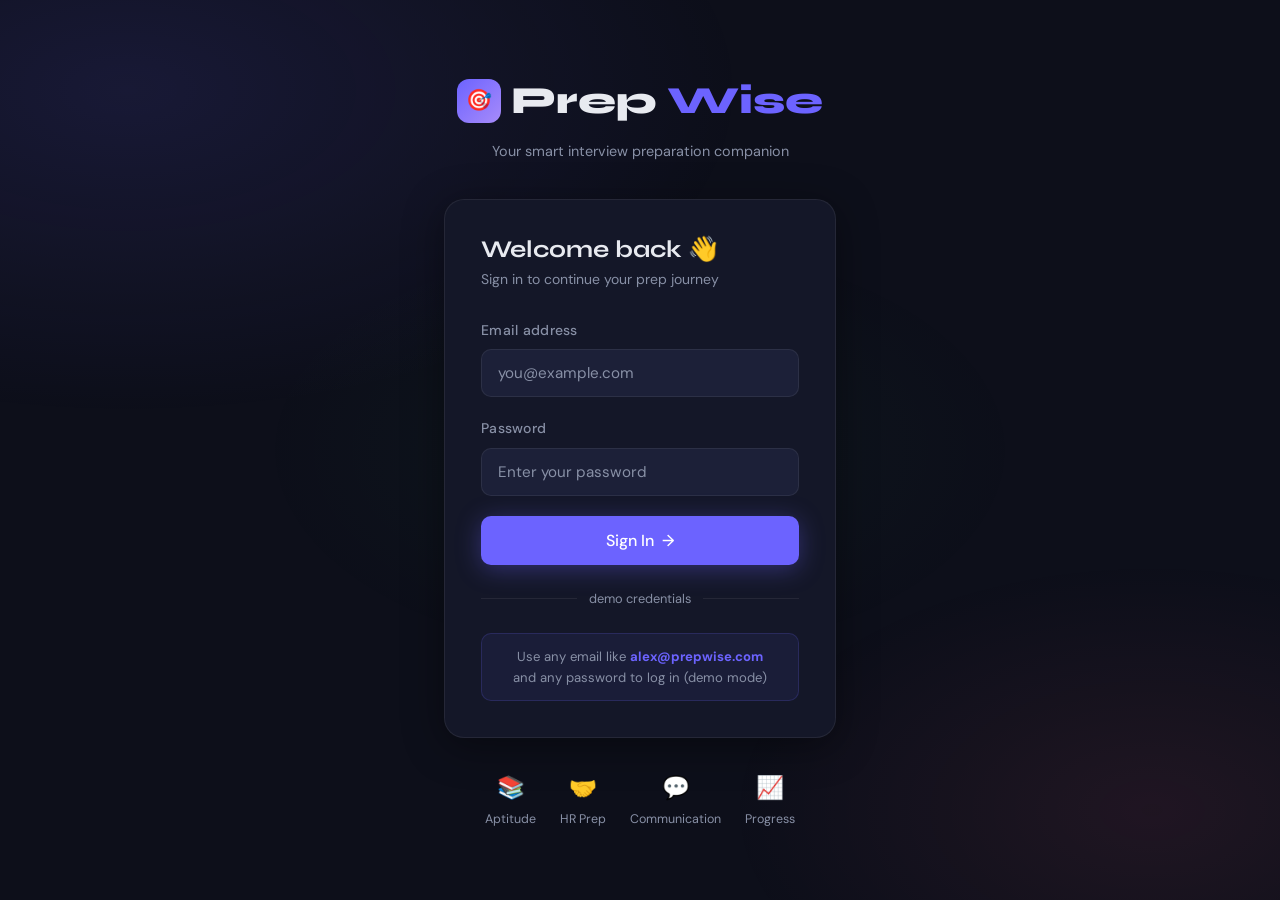
==== index.html @ 0de13763 "First Commit" ====
<!DOCTYPE html>
<html lang="en">
<head>
  <meta charset="UTF-8" />
  <meta name="viewport" content="width=device-width, initial-scale=1.0" />
  <title>PrepWise – Dashboard</title>
  <link rel="stylesheet" href="style.css" />
  <style>
    .hero {
      padding: 64px 0 48px;
      position: relative; z-index: 1;
    }
    .hero-greeting { font-size: 0.9rem; color: var(--accent); font-weight: 600; letter-spacing: 0.05em; text-transform: uppercase; margin-bottom: 12px; }
    .hero h1 { font-size: clamp(2rem, 5vw, 3.2rem); margin-bottom: 14px; }
    .hero h1 span { color: var(--accent); }
    .hero p { color: var(--text-muted); max-width: 520px; font-size: 1.05rem; margin-bottom: 32px; }

    /* Progress summary */
    .progress-summary {
      background: var(--surface);
      border: 1px solid var(--border);
      border-radius: var(--radius);
      padding: 24px 28px;
      margin-bottom: 56px;
      display: flex; align-items: center; gap: 24px;
      flex-wrap: wrap;
    }
    .progress-summary .ps-label { flex: 1; min-width: 160px; }
    .progress-summary .ps-label h4 { font-size: 1rem; margin-bottom: 2px; }
    .progress-summary .ps-label p { font-size: 0.82rem; color: var(--text-muted); }
    .progress-summary .progress-wrap { flex: 2; min-width: 200px; }
    .ps-pct { font-family: 'Syne', sans-serif; font-size: 1.8rem; font-weight: 800; color: var(--accent); white-space: nowrap; }

    /* Section cards grid */
    .section-grid {
      display: grid;
      grid-template-columns: repeat(auto-fill, minmax(240px, 1fr));
      gap: 20px;
      margin-bottom: 48px;
    }
    .section-card {
      background: var(--surface);
      border: 1px solid var(--border);
      border-radius: var(--radius);
      padding: 28px 24px;
      cursor: pointer;
      text-decoration: none;
      display: block;
      transition: all var(--transition);
      position: relative;
      overflow: hidden;
    }
    .section-card::after {
      content: '';
      position: absolute;
      inset: 0;
      background: linear-gradient(135deg, transparent 60%, rgba(255,255,255,0.02));
      pointer-events: none;
    }
    .section-card:hover {
      transform: translateY(-5px);
      box-shadow: var(--shadow);
    }
    .sc-icon {
      width: 52px; height: 52px;
      border-radius: 14px;
      display: flex; align-items: center; justify-content: center;
      font-size: 1.5rem;
      margin-bottom: 18px;
    }
    .section-card h3 { font-size: 1.1rem; margin-bottom: 6px; }
    .section-card p { font-size: 0.84rem; color: var(--text-muted); line-height: 1.6; }
    .sc-arrow {
      position: absolute; bottom: 20px; right: 20px;
      font-size: 1.1rem;
      opacity: 0.3;
      transition: all var(--transition);
    }
    .section-card:hover .sc-arrow { opacity: 1; transform: translateX(4px); }

    /* Color variants */
    .c-purple .sc-icon { background: rgba(108,99,255,0.15); }
    .c-purple:hover { border-color: rgba(108,99,255,0.3); }
    .c-pink .sc-icon   { background: rgba(255,101,132,0.12); }
    .c-pink:hover   { border-color: rgba(255,101,132,0.25); }
    .c-green .sc-icon  { background: rgba(67,233,123,0.1); }
    .c-green:hover  { border-color: rgba(67,233,123,0.2); }
    .c-yellow .sc-icon { background: rgba(255,196,57,0.12); }
    .c-yellow:hover { border-color: rgba(255,196,57,0.2); }

    /* Stats row */
    .stats-row {
      display: grid;
      grid-template-columns: repeat(auto-fill, minmax(180px, 1fr));
      gap: 16px;
      margin-bottom: 56px;
    }
    .stat-card {
      background: var(--surface);
      border: 1px solid var(--border);
      border-radius: var(--radius);
      padding: 20px 22px;
    }
    .stat-card .num {
      font-family: 'Syne', sans-serif;
      font-size: 2rem;
      font-weight: 800;
      color: var(--accent);
    }
    .stat-card .lbl { font-size: 0.82rem; color: var(--text-muted); margin-top: 2px; }
  </style>
</head>
<body>
  <nav class="navbar">
    <div class="navbar-inner">
      <div class="logo">🎯 Prep<span>Wise</span></div>
      <div class="nav-links">
        <a href="index.html" class="active">Dashboard</a>
        <a href="aptitude.html">Aptitude</a>
        <a href="hrquestions.html">HR Questions</a>
        <a href="communication.html">Communication</a>
      </div>
      <div class="nav-user">
        <span>Hi, <span id="nav-user-name"></span></span>
        <button class="btn-logout" id="btn-logout">Logout</button>
      </div>
    </div>
  </nav>

  <main class="container">
    <section class="hero animate-up">
      <div class="hero-greeting">✨ Welcome back</div>
      <h1>Hello, <span id="welcome-name">Friend</span>!</h1>
      <p>Your interview prep hub is ready. Pick a section below and keep leveling up. You've got this! 🚀</p>
    </section>

    <!-- Progress Summary -->
    <div class="progress-summary animate-up delay-1">
      <div class="ps-label">
        <h4>Overall Progress</h4>
        <p class="progress-label">Loading…</p>
      </div>
      <div class="progress-wrap" style="flex:2;">
        <div class="progress-bar" style="width:0%"></div>
      </div>
      <div class="ps-pct progress-pct">0%</div>
    </div>

    <!-- Navigation Cards -->
    <h2 class="section-title animate-up delay-1">Explore Sections<span class="accent-dot">.</span></h2>
    <p class="section-subtitle animate-up delay-2">Everything you need to ace your next interview</p>

    <div class="section-grid">
      <a href="aptitude.html" class="section-card c-purple animate-up delay-1">
        <div class="sc-icon">🧠</div>
        <h3>Aptitude Questions</h3>
        <p>Practice MCQs on reasoning, maths, and logical thinking with instant answers.</p>
        <span class="sc-arrow">→</span>
      </a>
      <a href="hrquestions.html" class="section-card c-pink animate-up delay-2">
        <div class="sc-icon">🤝</div>
        <h3>HR Interview Questions</h3>
        <p>Master the most common HR questions with structured sample answers.</p>
        <span class="sc-arrow">→</span>
      </a>
      <a href="communication.html" class="section-card c-green animate-up delay-3">
        <div class="sc-icon">💬</div>
        <h3>Communication Tips</h3>
        <p>Build confidence and clarity with expert communication and body-language tips.</p>
        <span class="sc-arrow">→</span>
      </a>
      <a href="#tracker" class="section-card c-yellow animate-up delay-4" onclick="scrollToTracker(event)">
        <div class="sc-icon">📈</div>
        <h3>Progress Tracker</h3>
        <p>Track which sections you've completed and measure your overall readiness.</p>
        <span class="sc-arrow">↓</span>
      </a>
    </div>

    <!-- Stats -->
    <div class="stats-row animate-up">
      <div class="stat-card"><div class="num">10</div><div class="lbl">Aptitude Questions</div></div>
      <div class="stat-card"><div class="num">10</div><div class="lbl">HR Questions</div></div>
      <div class="stat-card"><div class="num">12</div><div class="lbl">Communication Tips</div></div>
      <div class="stat-card"><div class="num" id="stat-pct">0%</div><div class="lbl">Your Progress</div></div>
    </div>

    <!-- Progress Tracker -->
    <section id="tracker" style="margin-bottom: 80px;">
      <h2 class="section-title">Progress Tracker<span class="accent-dot">.</span></h2>
      <p class="section-subtitle">Mark sections complete as you finish them</p>

      <div class="card" style="margin-bottom:16px;">
        <div style="display:flex; justify-content:space-between; align-items:center; flex-wrap:wrap; gap:16px;">
          <div>
            <h4 style="margin-bottom:4px;">Overall Readiness</h4>
            <p style="font-size:0.85rem; color:var(--text-muted);" class="progress-label">0 / 3 sections completed</p>
          </div>
          <div class="ps-pct progress-pct" style="font-size:2rem;">0%</div>
        </div>
        <div style="margin-top:16px;">
          <div class="progress-wrap"><div class="progress-bar" style="width:0%"></div></div>
        </div>
      </div>

      <div id="tracker-sections" style="display:flex; flex-direction:column; gap:12px;"></div>

      <button class="btn btn-outline" style="margin-top:20px;" onclick="handleReset()">🔄 Reset Progress</button>
    </section>
  </main>

  <div id="toast"></div>
  <script src="script.js"></script>
  <script>
    requireAuth();

    // Set welcome name
    document.getElementById('welcome-name').textContent = getUserName();

    // Render tracker sections
    const SECTION_META = [
      { key: 'aptitude',      label: 'Aptitude Questions',    icon: '🧠', href: 'aptitude.html' },
      { key: 'hr',            label: 'HR Interview Questions', icon: '🤝', href: 'hrquestions.html' },
      { key: 'communication', label: 'Communication Tips',     icon: '💬', href: 'communication.html' },
    ];

    function renderTracker() {
      const p = getProgress();
      const pct = getProgressPct();
      document.getElementById('stat-pct').textContent = pct + '%';

      const wrap = document.getElementById('tracker-sections');
      wrap.innerHTML = SECTION_META.map(s => `
        <div class="card" style="display:flex; align-items:center; justify-content:space-between; flex-wrap:wrap; gap:12px; padding:18px 24px;">
          <div style="display:flex; align-items:center; gap:14px;">
            <div style="font-size:1.5rem;">${s.icon}</div>
            <div>
              <div style="font-weight:500;">${s.label}</div>
              <div style="font-size:0.8rem; color:var(--text-muted);">
                ${p[s.key] ? '✅ Completed' : '⭕ Not visited yet'}
              </div>
            </div>
          </div>
          <div style="display:flex; gap:10px; align-items:center;">
            ${p[s.key]
              ? `<span class="badge badge-green">Done</span>`
              : `<a href="${s.href}" class="btn btn-outline btn-sm">Go to Section</a>
                 <button class="btn btn-sm" style="background:rgba(67,233,123,0.12);color:#43e97b;border:1px solid rgba(67,233,123,0.2);" onclick="completeSection('${s.key}')">Mark Complete</button>`
            }
          </div>
        </div>
      `).join('');
    }

    function completeSection(key) {
      markSection(key);
      renderProgressBars();
      renderTracker();
      showToast(`"${SECTION_META.find(s=>s.key===key).label}" marked as complete! 🎉`);
    }

    function handleReset() {
      resetProgress();
      renderProgressBars();
      renderTracker();
      showToast('Progress has been reset.');
    }

    function scrollToTracker(e) {
      e.preventDefault();
      document.getElementById('tracker').scrollIntoView({ behavior: 'smooth' });
    }

    renderTracker();
  </script>
</body>
</html>
---- style.css ----
@import url('https://fonts.googleapis.com/css2?family=Syne:wght@400;600;700;800&family=DM+Sans:ital,opsz,wght@0,9..40,300;0,9..40,400;0,9..40,500;1,9..40,300&display=swap');

/* ── CSS Variables ── */
:root {
  --bg: #0d0f1a;
  --surface: #141728;
  --surface2: #1c2038;
  --border: rgba(255,255,255,0.07);
  --accent: #6c63ff;
  --accent2: #ff6584;
  --accent3: #43e97b;
  --text: #e8eaf0;
  --text-muted: #8890a6;
  --radius: 16px;
  --radius-sm: 10px;
  --shadow: 0 8px 40px rgba(0,0,0,0.4);
  --transition: 0.28s cubic-bezier(0.4, 0, 0.2, 1);
}

/* ── Reset ── */
*, *::before, *::after { box-sizing: border-box; margin: 0; padding: 0; }
html { scroll-behavior: smooth; }
body {
  font-family: 'DM Sans', sans-serif;
  background: var(--bg);
  color: var(--text);
  min-height: 100vh;
  line-height: 1.6;
  overflow-x: hidden;
}

/* ── Background mesh ── */
body::before {
  content: '';
  position: fixed;
  inset: 0;
  background:
    radial-gradient(ellipse 80% 60% at 10% 10%, rgba(108,99,255,0.12) 0%, transparent 60%),
    radial-gradient(ellipse 60% 50% at 90% 90%, rgba(255,101,132,0.08) 0%, transparent 55%),
    radial-gradient(ellipse 50% 40% at 50% 50%, rgba(67,233,123,0.04) 0%, transparent 60%);
  pointer-events: none;
  z-index: 0;
}

/* ── Typography ── */
h1, h2, h3, h4 { font-family: 'Syne', sans-serif; font-weight: 700; line-height: 1.2; }
a { color: var(--accent); text-decoration: none; }

/* ── Layout Utilities ── */
.container { max-width: 1100px; margin: 0 auto; padding: 0 24px; position: relative; z-index: 1; }
.flex { display: flex; }
.grid { display: grid; }

/* ── Navbar ── */
.navbar {
  position: sticky;
  top: 0;
  z-index: 100;
  backdrop-filter: blur(20px);
  background: rgba(13, 15, 26, 0.85);
  border-bottom: 1px solid var(--border);
  padding: 0 24px;
}
.navbar-inner {
  max-width: 1100px;
  margin: 0 auto;
  display: flex;
  align-items: center;
  justify-content: space-between;
  height: 64px;
}
.logo {
  font-family: 'Syne', sans-serif;
  font-size: 1.4rem;
  font-weight: 800;
  color: var(--text);
  display: flex;
  align-items: center;
  gap: 8px;
}
.logo span { color: var(--accent); }
.nav-links { display: flex; gap: 6px; align-items: center; }
.nav-links a {
  color: var(--text-muted);
  font-size: 0.875rem;
  font-weight: 500;
  padding: 7px 14px;
  border-radius: 8px;
  transition: all var(--transition);
}
.nav-links a:hover, .nav-links a.active {
  color: var(--text);
  background: var(--surface2);
}
.nav-user {
  display: flex;
  align-items: center;
  gap: 12px;
}
.nav-user span {
  font-size: 0.85rem;
  color: var(--text-muted);
}
.btn-logout {
  padding: 6px 16px;
  background: transparent;
  border: 1px solid var(--border);
  border-radius: 8px;
  color: var(--text-muted);
  font-size: 0.8rem;
  cursor: pointer;
  transition: all var(--transition);
}
.btn-logout:hover { background: var(--surface2); color: var(--text); }

/* ── Buttons ── */
.btn {
  display: inline-flex;
  align-items: center;
  gap: 8px;
  padding: 12px 28px;
  border-radius: var(--radius-sm);
  font-family: 'DM Sans', sans-serif;
  font-size: 0.95rem;
  font-weight: 500;
  cursor: pointer;
  border: none;
  transition: all var(--transition);
  position: relative;
  overflow: hidden;
}
.btn-primary {
  background: var(--accent);
  color: #fff;
  box-shadow: 0 4px 24px rgba(108,99,255,0.35);
}
.btn-primary:hover {
  background: #7b74ff;
  transform: translateY(-2px);
  box-shadow: 0 8px 32px rgba(108,99,255,0.5);
}
.btn-outline {
  background: transparent;
  border: 1px solid var(--border);
  color: var(--text);
}
.btn-outline:hover { background: var(--surface2); border-color: rgba(255,255,255,0.15); }
.btn-sm { padding: 8px 18px; font-size: 0.85rem; }
.btn-success {
  background: linear-gradient(135deg, #43e97b, #38f9d7);
  color: #0a1a12;
  font-weight: 600;
}
.btn-success:hover { transform: translateY(-2px); box-shadow: 0 8px 24px rgba(67,233,123,0.35); }

/* ── Cards ── */
.card {
  background: var(--surface);
  border: 1px solid var(--border);
  border-radius: var(--radius);
  padding: 28px;
  transition: all var(--transition);
}
.card:hover {
  border-color: rgba(108,99,255,0.25);
  transform: translateY(-3px);
  box-shadow: var(--shadow);
}

/* ── Section Titles ── */
.section-title {
  font-size: clamp(1.6rem, 4vw, 2.2rem);
  margin-bottom: 8px;
}
.section-subtitle {
  color: var(--text-muted);
  margin-bottom: 40px;
  font-size: 1rem;
}
.accent-dot { color: var(--accent); }

/* ── Pill/Badge ── */
.badge {
  display: inline-block;
  padding: 4px 12px;
  border-radius: 100px;
  font-size: 0.75rem;
  font-weight: 600;
  letter-spacing: 0.04em;
  text-transform: uppercase;
}
.badge-purple { background: rgba(108,99,255,0.15); color: var(--accent); border: 1px solid rgba(108,99,255,0.2); }
.badge-green  { background: rgba(67,233,123,0.12); color: #43e97b; border: 1px solid rgba(67,233,123,0.2); }
.badge-pink   { background: rgba(255,101,132,0.12); color: var(--accent2); border: 1px solid rgba(255,101,132,0.2); }

/* ── Progress Bar ── */
.progress-wrap {
  background: var(--surface2);
  border-radius: 100px;
  height: 8px;
  overflow: hidden;
}
.progress-bar {
  height: 100%;
  border-radius: 100px;
  background: linear-gradient(90deg, var(--accent), #a78bfa);
  transition: width 0.6s cubic-bezier(0.4, 0, 0.2, 1);
}

/* ── Toast ── */
#toast {
  position: fixed;
  bottom: 30px;
  right: 30px;
  background: var(--surface2);
  border: 1px solid var(--border);
  border-left: 3px solid var(--accent3);
  color: var(--text);
  padding: 14px 22px;
  border-radius: var(--radius-sm);
  font-size: 0.875rem;
  z-index: 9999;
  opacity: 0;
  transform: translateY(12px);
  transition: all 0.3s ease;
  pointer-events: none;
}
#toast.show { opacity: 1; transform: translateY(0); }

/* ── Page Hero ── */
.page-hero {
  padding: 60px 0 40px;
  position: relative;
  z-index: 1;
}
.page-hero h1 { font-size: clamp(2rem, 5vw, 3rem); margin-bottom: 12px; }
.page-hero p  { color: var(--text-muted); font-size: 1.05rem; max-width: 540px; }

/* ── Form styles (login) ── */
.form-group { margin-bottom: 20px; }
.form-group label {
  display: block;
  margin-bottom: 8px;
  font-size: 0.875rem;
  font-weight: 500;
  color: var(--text-muted);
  letter-spacing: 0.02em;
}
.form-group input {
  width: 100%;
  padding: 13px 16px;
  background: var(--surface2);
  border: 1px solid var(--border);
  border-radius: var(--radius-sm);
  color: var(--text);
  font-family: 'DM Sans', sans-serif;
  font-size: 0.95rem;
  outline: none;
  transition: border-color var(--transition);
}
.form-group input:focus { border-color: var(--accent); box-shadow: 0 0 0 3px rgba(108,99,255,0.12); }
.form-group input::placeholder { color: var(--text-muted); }
.error-msg { color: var(--accent2); font-size: 0.8rem; margin-top: 6px; display: none; }

/* ── Answer reveal ── */
.answer-box {
  display: none;
  margin-top: 12px;
  padding: 14px 18px;
  background: rgba(67,233,123,0.06);
  border: 1px solid rgba(67,233,123,0.18);
  border-radius: var(--radius-sm);
  color: var(--text);
  font-size: 0.9rem;
  line-height: 1.6;
}
.answer-box.visible { display: block; animation: fadeIn 0.3s ease; }

/* ── Option buttons (MCQ) ── */
.options { display: flex; flex-direction: column; gap: 8px; margin: 14px 0; }
.option-btn {
  padding: 10px 16px;
  background: var(--surface2);
  border: 1px solid var(--border);
  border-radius: var(--radius-sm);
  color: var(--text);
  font-size: 0.9rem;
  cursor: pointer;
  text-align: left;
  transition: all var(--transition);
}
.option-btn:hover { border-color: rgba(108,99,255,0.4); background: rgba(108,99,255,0.08); }
.option-btn.correct { border-color: var(--accent3); background: rgba(67,233,123,0.1); color: #43e97b; }
.option-btn.wrong   { border-color: var(--accent2); background: rgba(255,101,132,0.1); color: var(--accent2); }

/* ── Tip cards ── */
.tip-card {
  background: var(--surface);
  border: 1px solid var(--border);
  border-radius: var(--radius);
  padding: 22px 24px;
  display: flex;
  gap: 16px;
  align-items: flex-start;
  transition: all var(--transition);
}
.tip-card:hover { border-color: rgba(108,99,255,0.2); transform: translateX(4px); }
.tip-icon {
  width: 42px; height: 42px;
  border-radius: 10px;
  display: flex; align-items: center; justify-content: center;
  font-size: 1.2rem;
  flex-shrink: 0;
}

/* ── HR accordion ── */
.hr-item {
  background: var(--surface);
  border: 1px solid var(--border);
  border-radius: var(--radius);
  margin-bottom: 12px;
  overflow: hidden;
  transition: all var(--transition);
}
.hr-item:hover { border-color: rgba(108,99,255,0.2); }
.hr-question {
  padding: 20px 24px;
  display: flex;
  justify-content: space-between;
  align-items: center;
  cursor: pointer;
  font-weight: 500;
  font-size: 1rem;
  gap: 16px;
}
.hr-question .chevron {
  font-size: 0.8rem;
  color: var(--text-muted);
  transition: transform var(--transition);
  flex-shrink: 0;
}
.hr-item.open .chevron { transform: rotate(180deg); }
.hr-answer {
  max-height: 0;
  overflow: hidden;
  transition: max-height 0.4s cubic-bezier(0.4, 0, 0.2, 1);
}
.hr-item.open .hr-answer { max-height: 500px; }
.hr-answer-inner {
  padding: 0 24px 20px;
  color: var(--text-muted);
  font-size: 0.93rem;
  line-height: 1.75;
  border-top: 1px solid var(--border);
  padding-top: 16px;
}
.hr-answer-inner strong { color: var(--text); }

/* ── Animations ── */
@keyframes fadeIn { from { opacity: 0; transform: translateY(6px); } to { opacity: 1; transform: translateY(0); } }
@keyframes slideUp { from { opacity: 0; transform: translateY(30px); } to { opacity: 1; transform: translateY(0); } }
.animate-up { animation: slideUp 0.5s ease forwards; }
.delay-1 { animation-delay: 0.1s; opacity: 0; }
.delay-2 { animation-delay: 0.2s; opacity: 0; }
.delay-3 { animation-delay: 0.3s; opacity: 0; }
.delay-4 { animation-delay: 0.4s; opacity: 0; }

/* ── Responsive ── */
@media (max-width: 768px) {
  .nav-links { display: none; }
  .page-hero { padding: 40px 0 24px; }
}
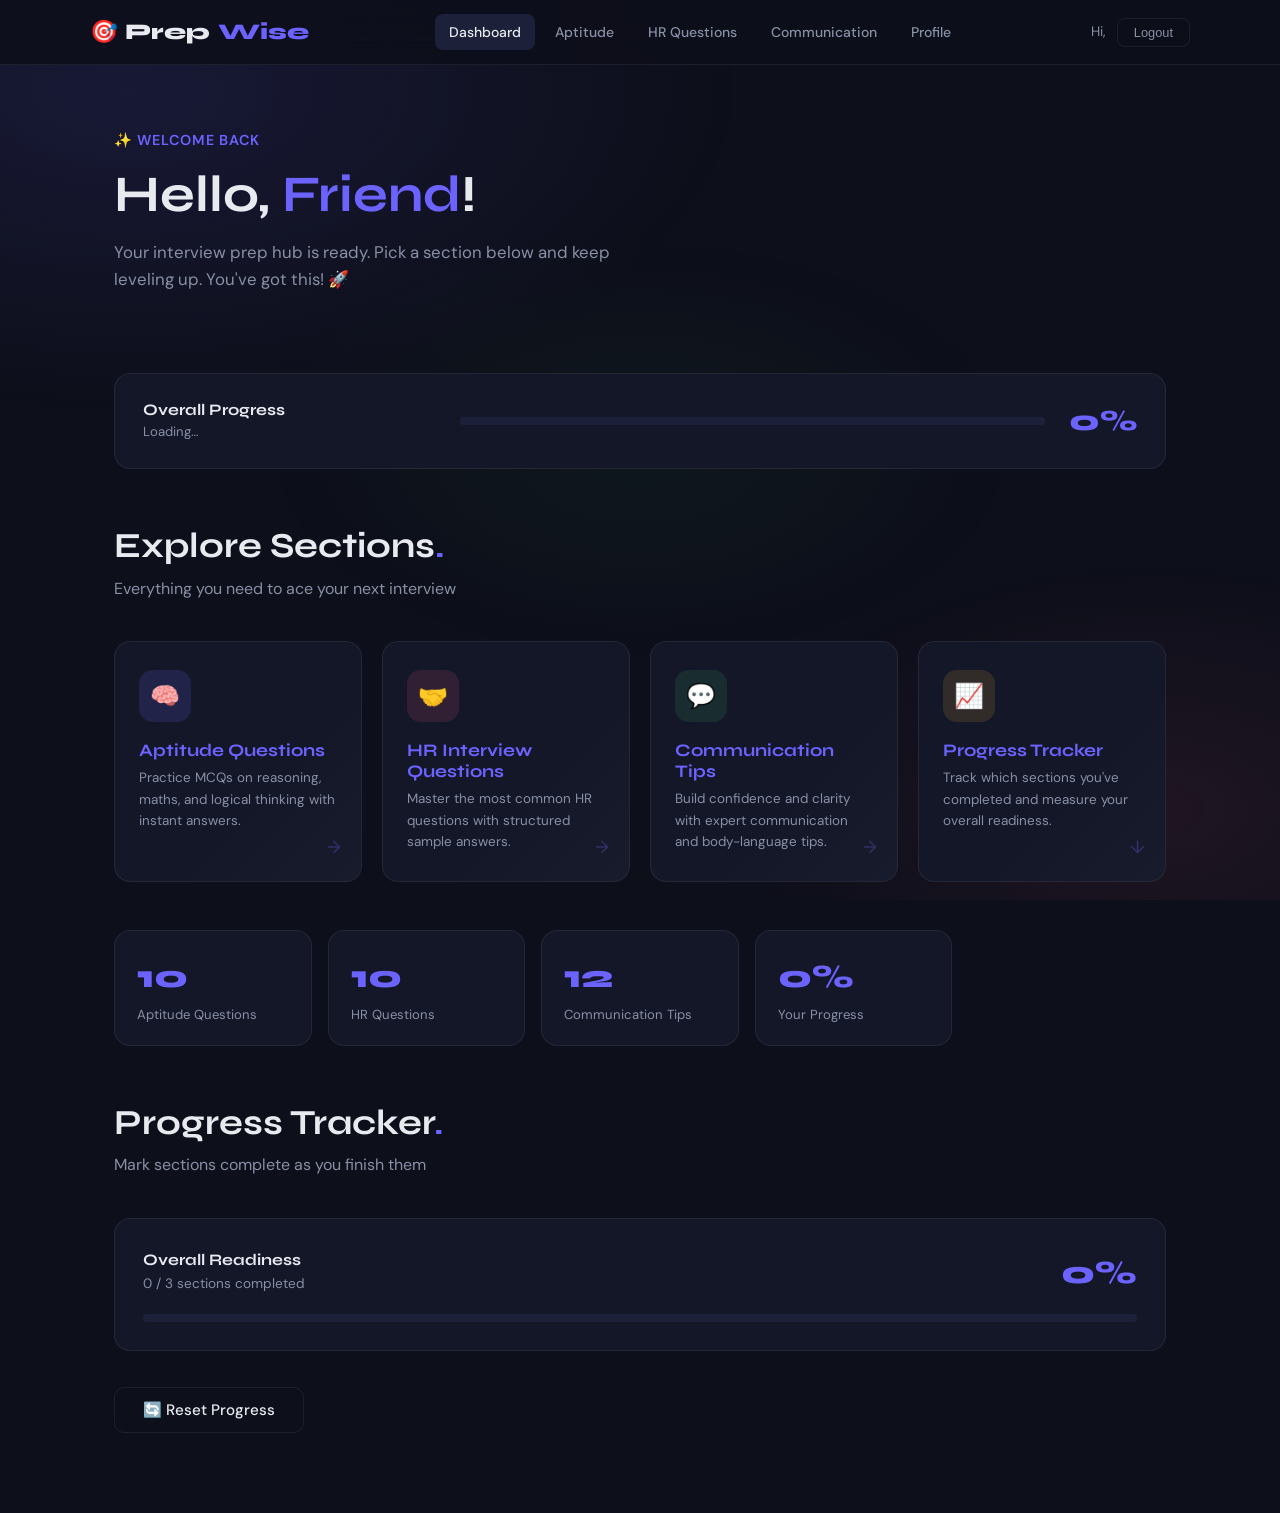
==== commit f51a721b: "upgrade" ====
--- a/index.html
+++ b/index.html
@@ -4,7 +4,381 @@
   <meta charset="UTF-8" />
   <meta name="viewport" content="width=device-width, initial-scale=1.0" />
   <title>PrepWise – Dashboard</title>
-  <link rel="stylesheet" href="style.css" />
+  <style>
+@import url('https://fonts.googleapis.com/css2?family=Syne:wght@400;600;700;800&family=DM+Sans:ital,opsz,wght@0,9..40,300;0,9..40,400;0,9..40,500;1,9..40,300&display=swap');
+
+/* ── CSS Variables ── */
+:root {
+  --bg: #0d0f1a;
+  --surface: #141728;
+  --surface2: #1c2038;
+  --border: rgba(255,255,255,0.07);
+  --accent: #6c63ff;
+  --accent2: #ff6584;
+  --accent3: #43e97b;
+  --text: #e8eaf0;
+  --text-muted: #8890a6;
+  --radius: 16px;
+  --radius-sm: 10px;
+  --shadow: 0 8px 40px rgba(0,0,0,0.4);
+  --transition: 0.28s cubic-bezier(0.4, 0, 0.2, 1);
+}
+
+/* ── Reset ── */
+*, *::before, *::after { box-sizing: border-box; margin: 0; padding: 0; }
+html { scroll-behavior: smooth; }
+body {
+  font-family: 'DM Sans', sans-serif;
+  background: var(--bg);
+  color: var(--text);
+  min-height: 100vh;
+  line-height: 1.6;
+  overflow-x: hidden;
+}
+
+/* ── Background mesh ── */
+body::before {
+  content: '';
+  position: fixed;
+  inset: 0;
+  background:
+    radial-gradient(ellipse 80% 60% at 10% 10%, rgba(108,99,255,0.12) 0%, transparent 60%),
+    radial-gradient(ellipse 60% 50% at 90% 90%, rgba(255,101,132,0.08) 0%, transparent 55%),
+    radial-gradient(ellipse 50% 40% at 50% 50%, rgba(67,233,123,0.04) 0%, transparent 60%);
+  pointer-events: none;
+  z-index: 0;
+}
+
+/* ── Typography ── */
+h1, h2, h3, h4 { font-family: 'Syne', sans-serif; font-weight: 700; line-height: 1.2; }
+a { color: var(--accent); text-decoration: none; }
+
+/* ── Layout Utilities ── */
+.container { max-width: 1100px; margin: 0 auto; padding: 0 24px; position: relative; z-index: 1; }
+.flex { display: flex; }
+.grid { display: grid; }
+
+/* ── Navbar ── */
+.navbar {
+  position: sticky;
+  top: 0;
+  z-index: 100;
+  backdrop-filter: blur(20px);
+  background: rgba(13, 15, 26, 0.85);
+  border-bottom: 1px solid var(--border);
+  padding: 0 24px;
+}
+.navbar-inner {
+  max-width: 1100px;
+  margin: 0 auto;
+  display: flex;
+  align-items: center;
+  justify-content: space-between;
+  height: 64px;
+}
+.logo {
+  font-family: 'Syne', sans-serif;
+  font-size: 1.4rem;
+  font-weight: 800;
+  color: var(--text);
+  display: flex;
+  align-items: center;
+  gap: 8px;
+}
+.logo span { color: var(--accent); }
+.nav-links { display: flex; gap: 6px; align-items: center; }
+.nav-links a {
+  color: var(--text-muted);
+  font-size: 0.875rem;
+  font-weight: 500;
+  padding: 7px 14px;
+  border-radius: 8px;
+  transition: all var(--transition);
+}
+.nav-links a:hover, .nav-links a.active {
+  color: var(--text);
+  background: var(--surface2);
+}
+.nav-user {
+  display: flex;
+  align-items: center;
+  gap: 12px;
+}
+.nav-user span {
+  font-size: 0.85rem;
+  color: var(--text-muted);
+}
+.btn-logout {
+  padding: 6px 16px;
+  background: transparent;
+  border: 1px solid var(--border);
+  border-radius: 8px;
+  color: var(--text-muted);
+  font-size: 0.8rem;
+  cursor: pointer;
+  transition: all var(--transition);
+}
+.btn-logout:hover { background: var(--surface2); color: var(--text); }
+
+/* ── Buttons ── */
+.btn {
+  display: inline-flex;
+  align-items: center;
+  gap: 8px;
+  padding: 12px 28px;
+  border-radius: var(--radius-sm);
+  font-family: 'DM Sans', sans-serif;
+  font-size: 0.95rem;
+  font-weight: 500;
+  cursor: pointer;
+  border: none;
+  transition: all var(--transition);
+  position: relative;
+  overflow: hidden;
+}
+.btn-primary {
+  background: var(--accent);
+  color: #fff;
+  box-shadow: 0 4px 24px rgba(108,99,255,0.35);
+}
+.btn-primary:hover {
+  background: #7b74ff;
+  transform: translateY(-2px);
+  box-shadow: 0 8px 32px rgba(108,99,255,0.5);
+}
+.btn-outline {
+  background: transparent;
+  border: 1px solid var(--border);
+  color: var(--text);
+}
+.btn-outline:hover { background: var(--surface2); border-color: rgba(255,255,255,0.15); }
+.btn-sm { padding: 8px 18px; font-size: 0.85rem; }
+.btn-success {
+  background: linear-gradient(135deg, #43e97b, #38f9d7);
+  color: #0a1a12;
+  font-weight: 600;
+}
+.btn-success:hover { transform: translateY(-2px); box-shadow: 0 8px 24px rgba(67,233,123,0.35); }
+
+/* ── Cards ── */
+.card {
+  background: var(--surface);
+  border: 1px solid var(--border);
+  border-radius: var(--radius);
+  padding: 28px;
+  transition: all var(--transition);
+}
+.card:hover {
+  border-color: rgba(108,99,255,0.25);
+  transform: translateY(-3px);
+  box-shadow: var(--shadow);
+}
+
+/* ── Section Titles ── */
+.section-title {
+  font-size: clamp(1.6rem, 4vw, 2.2rem);
+  margin-bottom: 8px;
+}
+.section-subtitle {
+  color: var(--text-muted);
+  margin-bottom: 40px;
+  font-size: 1rem;
+}
+.accent-dot { color: var(--accent); }
+
+/* ── Pill/Badge ── */
+.badge {
+  display: inline-block;
+  padding: 4px 12px;
+  border-radius: 100px;
+  font-size: 0.75rem;
+  font-weight: 600;
+  letter-spacing: 0.04em;
+  text-transform: uppercase;
+}
+.badge-purple { background: rgba(108,99,255,0.15); color: var(--accent); border: 1px solid rgba(108,99,255,0.2); }
+.badge-green  { background: rgba(67,233,123,0.12); color: #43e97b; border: 1px solid rgba(67,233,123,0.2); }
+.badge-pink   { background: rgba(255,101,132,0.12); color: var(--accent2); border: 1px solid rgba(255,101,132,0.2); }
+
+/* ── Progress Bar ── */
+.progress-wrap {
+  background: var(--surface2);
+  border-radius: 100px;
+  height: 8px;
+  overflow: hidden;
+}
+.progress-bar {
+  height: 100%;
+  border-radius: 100px;
+  background: linear-gradient(90deg, var(--accent), #a78bfa);
+  transition: width 0.6s cubic-bezier(0.4, 0, 0.2, 1);
+}
+
+/* ── Toast ── */
+#toast {
+  position: fixed;
+  bottom: 30px;
+  right: 30px;
+  background: var(--surface2);
+  border: 1px solid var(--border);
+  border-left: 3px solid var(--accent3);
+  color: var(--text);
+  padding: 14px 22px;
+  border-radius: var(--radius-sm);
+  font-size: 0.875rem;
+  z-index: 9999;
+  opacity: 0;
+  transform: translateY(12px);
+  transition: all 0.3s ease;
+  pointer-events: none;
+}
+#toast.show { opacity: 1; transform: translateY(0); }
+
+/* ── Page Hero ── */
+.page-hero {
+  padding: 60px 0 40px;
+  position: relative;
+  z-index: 1;
+}
+.page-hero h1 { font-size: clamp(2rem, 5vw, 3rem); margin-bottom: 12px; }
+.page-hero p  { color: var(--text-muted); font-size: 1.05rem; max-width: 540px; }
+
+/* ── Form styles (login) ── */
+.form-group { margin-bottom: 20px; }
+.form-group label {
+  display: block;
+  margin-bottom: 8px;
+  font-size: 0.875rem;
+  font-weight: 500;
+  color: var(--text-muted);
+  letter-spacing: 0.02em;
+}
+.form-group input {
+  width: 100%;
+  padding: 13px 16px;
+  background: var(--surface2);
+  border: 1px solid var(--border);
+  border-radius: var(--radius-sm);
+  color: var(--text);
+  font-family: 'DM Sans', sans-serif;
+  font-size: 0.95rem;
+  outline: none;
+  transition: border-color var(--transition);
+}
+.form-group input:focus { border-color: var(--accent); box-shadow: 0 0 0 3px rgba(108,99,255,0.12); }
+.form-group input::placeholder { color: var(--text-muted); }
+.error-msg { color: var(--accent2); font-size: 0.8rem; margin-top: 6px; display: none; }
+
+/* ── Answer reveal ── */
+.answer-box {
+  display: none;
+  margin-top: 12px;
+  padding: 14px 18px;
+  background: rgba(67,233,123,0.06);
+  border: 1px solid rgba(67,233,123,0.18);
+  border-radius: var(--radius-sm);
+  color: var(--text);
+  font-size: 0.9rem;
+  line-height: 1.6;
+}
+.answer-box.visible { display: block; animation: fadeIn 0.3s ease; }
+
+/* ── Option buttons (MCQ) ── */
+.options { display: flex; flex-direction: column; gap: 8px; margin: 14px 0; }
+.option-btn {
+  padding: 10px 16px;
+  background: var(--surface2);
+  border: 1px solid var(--border);
+  border-radius: var(--radius-sm);
+  color: var(--text);
+  font-size: 0.9rem;
+  cursor: pointer;
+  text-align: left;
+  transition: all var(--transition);
+}
+.option-btn:hover { border-color: rgba(108,99,255,0.4); background: rgba(108,99,255,0.08); }
+.option-btn.correct { border-color: var(--accent3); background: rgba(67,233,123,0.1); color: #43e97b; }
+.option-btn.wrong   { border-color: var(--accent2); background: rgba(255,101,132,0.1); color: var(--accent2); }
+
+/* ── Tip cards ── */
+.tip-card {
+  background: var(--surface);
+  border: 1px solid var(--border);
+  border-radius: var(--radius);
+  padding: 22px 24px;
+  display: flex;
+  gap: 16px;
+  align-items: flex-start;
+  transition: all var(--transition);
+}
+.tip-card:hover { border-color: rgba(108,99,255,0.2); transform: translateX(4px); }
+.tip-icon {
+  width: 42px; height: 42px;
+  border-radius: 10px;
+  display: flex; align-items: center; justify-content: center;
+  font-size: 1.2rem;
+  flex-shrink: 0;
+}
+
+/* ── HR accordion ── */
+.hr-item {
+  background: var(--surface);
+  border: 1px solid var(--border);
+  border-radius: var(--radius);
+  margin-bottom: 12px;
+  overflow: hidden;
+  transition: all var(--transition);
+}
+.hr-item:hover { border-color: rgba(108,99,255,0.2); }
+.hr-question {
+  padding: 20px 24px;
+  display: flex;
+  justify-content: space-between;
+  align-items: center;
+  cursor: pointer;
+  font-weight: 500;
+  font-size: 1rem;
+  gap: 16px;
+}
+.hr-question .chevron {
+  font-size: 0.8rem;
+  color: var(--text-muted);
+  transition: transform var(--transition);
+  flex-shrink: 0;
+}
+.hr-item.open .chevron { transform: rotate(180deg); }
+.hr-answer {
+  max-height: 0;
+  overflow: hidden;
+  transition: max-height 0.4s cubic-bezier(0.4, 0, 0.2, 1);
+}
+.hr-item.open .hr-answer { max-height: 500px; }
+.hr-answer-inner {
+  padding: 0 24px 20px;
+  color: var(--text-muted);
+  font-size: 0.93rem;
+  line-height: 1.75;
+  border-top: 1px solid var(--border);
+  padding-top: 16px;
+}
+.hr-answer-inner strong { color: var(--text); }
+
+/* ── Animations ── */
+@keyframes fadeIn { from { opacity: 0; transform: translateY(6px); } to { opacity: 1; transform: translateY(0); } }
+@keyframes slideUp { from { opacity: 0; transform: translateY(30px); } to { opacity: 1; transform: translateY(0); } }
+.animate-up { animation: slideUp 0.5s ease forwards; }
+.delay-1 { animation-delay: 0.1s; opacity: 0; }
+.delay-2 { animation-delay: 0.2s; opacity: 0; }
+.delay-3 { animation-delay: 0.3s; opacity: 0; }
+.delay-4 { animation-delay: 0.4s; opacity: 0; }
+
+/* ── Responsive ── */
+@media (max-width: 768px) {
+  .nav-links { display: none; }
+  .page-hero { padding: 40px 0 24px; }
+}
+
+</style>
   <style>
     .hero {
       padding: 64px 0 48px;
@@ -119,6 +493,7 @@
         <a href="aptitude.html">Aptitude</a>
         <a href="hrquestions.html">HR Questions</a>
         <a href="communication.html">Communication</a>
+        <a href="profile.html">Profile</a>
       </div>
       <div class="nav-user">
         <span>Hi, <span id="nav-user-name"></span></span>
@@ -210,7 +585,61 @@
   </main>
 
   <div id="toast"></div>
-  <script src="script.js"></script>
+  <script>
+/* ── Auth helpers ── */
+function getSession(){ return localStorage.getItem('pw_remember')||sessionStorage.getItem('pw_session')||''; }
+function getUserName(){
+  const email=getSession(); if(!email) return 'Friend';
+  const users=JSON.parse(localStorage.getItem('pw_users')||'{}');
+  const u=users[email]; if(u&&u.name) return u.name.split(' ')[0];
+  return email.split('@')[0].replace(/./,c=>c.toUpperCase());
+}
+function requireAuth(){ if(!getSession()) window.location.href='register.html?tab=login'; }
+function logout(){ sessionStorage.removeItem('pw_session'); localStorage.removeItem('pw_remember'); window.location.href='register.html?tab=login'; }
+function showToast(m){const t=document.getElementById('toast');t.textContent=m;t.classList.add('show');setTimeout(()=>t.classList.remove('show'),2800);}
+function initNav(){
+  const u=document.getElementById('nav-user-name'); if(u) u.textContent=getUserName();
+  document.querySelectorAll('.nav-links a').forEach(a=>{ if(location.href.endsWith(a.getAttribute('href'))) a.classList.add('active'); });
+  const lb=document.getElementById('btn-logout'); if(lb) lb.addEventListener('click',logout);
+}
+function getProgress(){ return JSON.parse(localStorage.getItem('pw_progress')||'{}'); }
+function markSection(s){ const p=getProgress(); p[s]=true; localStorage.setItem('pw_progress',JSON.stringify(p)); }
+function getProgressPct(){ const p=getProgress(); return Math.round(Object.keys(p).filter(k=>p[k]).length/3*100); }
+function resetProgress(){ localStorage.removeItem('pw_progress'); }
+function renderProgressBars(){
+  const pct=getProgressPct();
+  document.querySelectorAll('.progress-bar').forEach(b=>b.style.width=pct+'%');
+  document.querySelectorAll('.progress-pct').forEach(e=>e.textContent=pct+'%');
+  document.querySelectorAll('.progress-label').forEach(e=>{ const d=Object.values(getProgress()).filter(Boolean).length; e.textContent=d+' / 3 sections completed'; });
+}
+document.addEventListener('DOMContentLoaded',()=>{ initNav(); renderProgressBars(); });
+
+  const logoutBtn = document.getElementById('btn-logout');
+  if (logoutBtn) logoutBtn.addEventListener('click', logout);
+}
+
+// ── Update progress bars wherever shown ──────────────────────
+function renderProgressBars() {
+  const pct = getProgressPct();
+  document.querySelectorAll('.progress-bar').forEach(bar => {
+    bar.style.width = pct + '%';
+  });
+  document.querySelectorAll('.progress-pct').forEach(el => {
+    el.textContent = pct + '%';
+  });
+  document.querySelectorAll('.progress-label').forEach(el => {
+    const done = Object.keys(getProgress()).filter(k => getProgress()[k]).length;
+    el.textContent = `${done} / ${SECTIONS.length} sections completed`;
+  });
+}
+
+// ── Run on DOMContentLoaded ───────────────────────────────────
+document.addEventListener('DOMContentLoaded', () => {
+  initNav();
+  renderProgressBars();
+});
+
+</script>
   <script>
     requireAuth();
 
